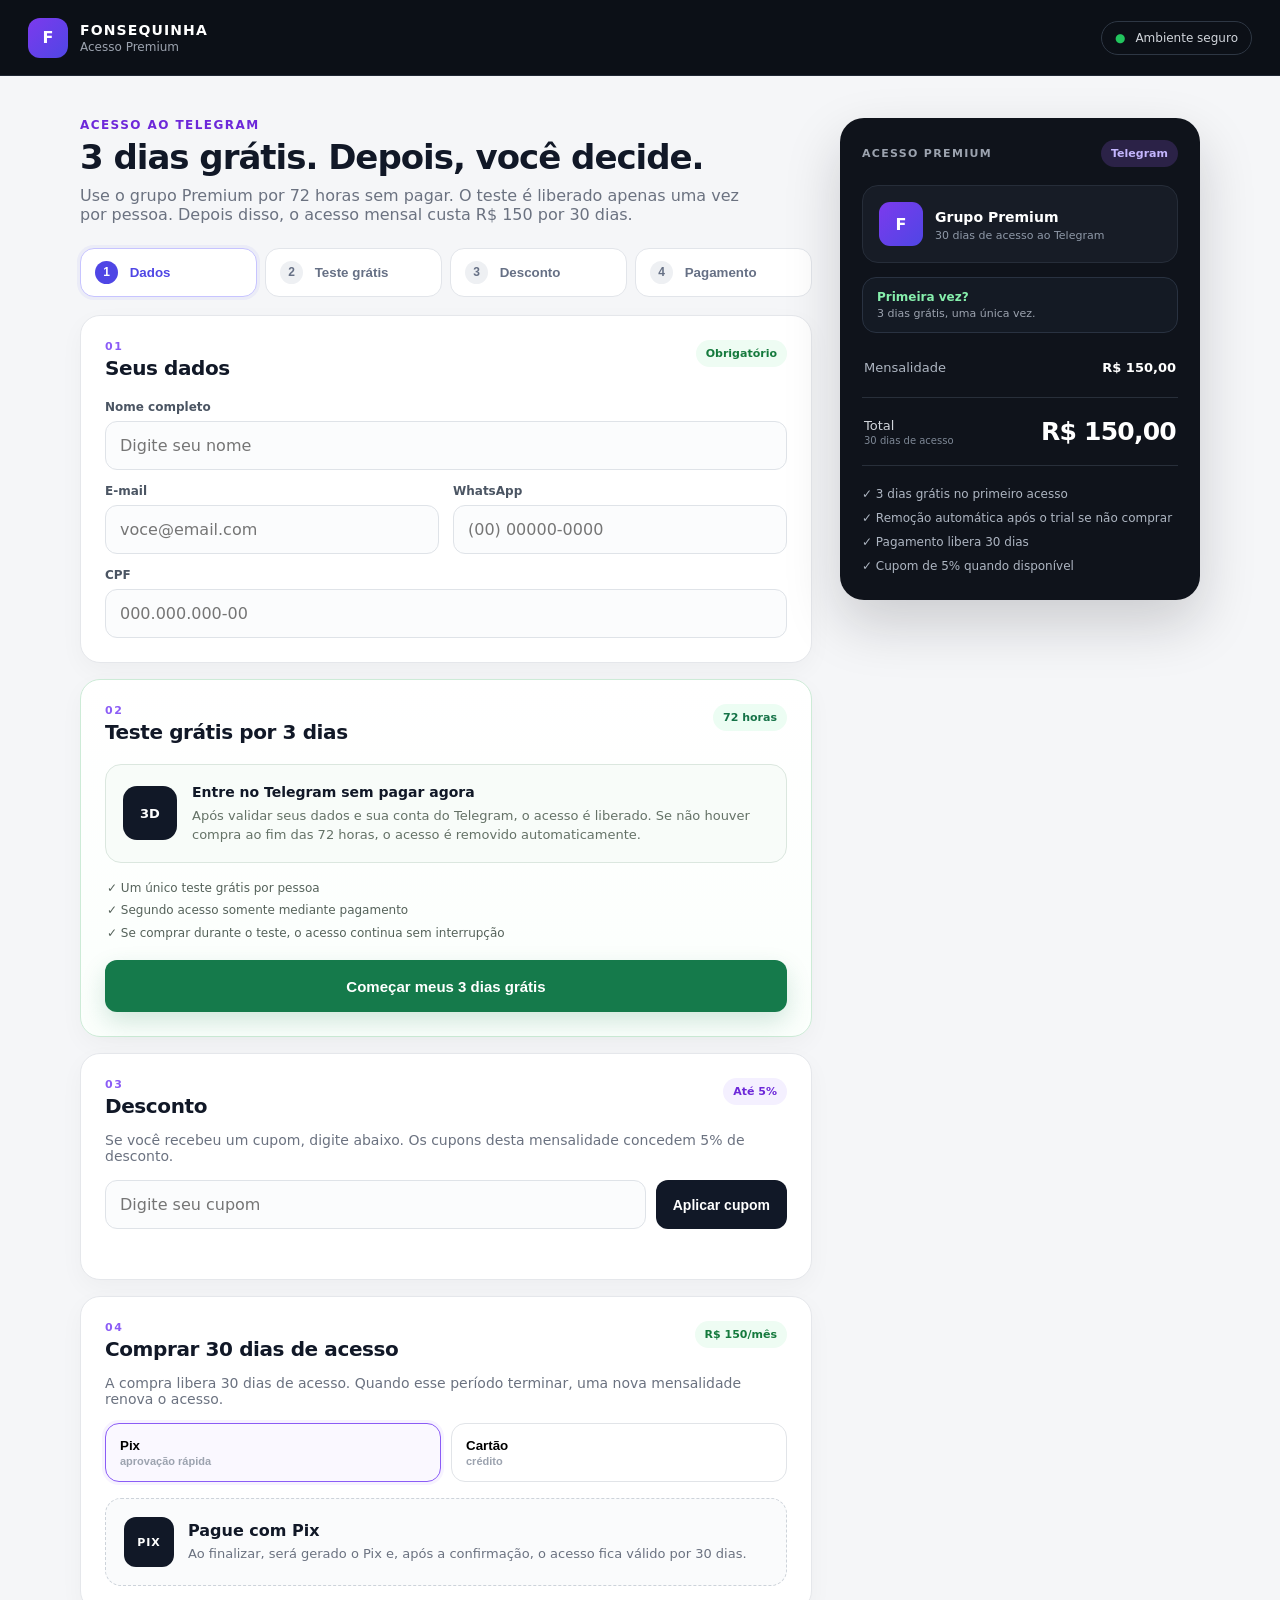
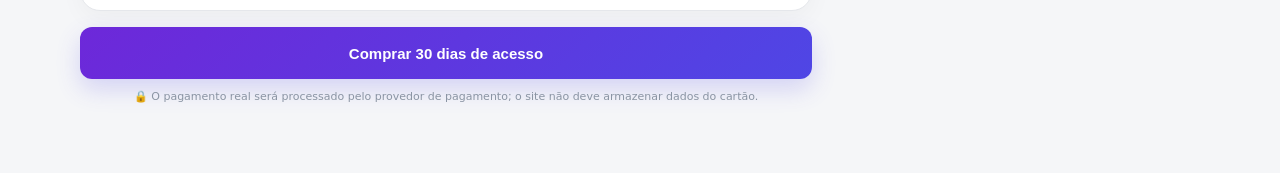
==== site/index.html @ c90afb13 "Add one-time 3-day Telegram trial and monthly access pricing" ====
<!doctype html>
<html lang="pt-BR">
<head>
  <meta charset="utf-8" />
  <meta name="viewport" content="width=device-width, initial-scale=1" />
  <meta name="theme-color" content="#0b0d12" />
  <title>Acesso Telegram | Fonsequinha</title>
  <meta name="description" content="Teste grátis de 3 dias e acesso mensal ao Telegram Fonsequinha." />
  <link rel="stylesheet" href="styles.css" />
  <link rel="stylesheet" href="trial.css" />
</head>
<body>
  <header class="topbar">
    <div class="brand-wrap">
      <div class="brand-mark">F</div>
      <div>
        <div class="brand">FONSEQUINHA</div>
        <div class="brand-sub">Acesso Premium</div>
      </div>
    </div>
    <div class="secure-chip"><span class="lock">●</span> Ambiente seguro</div>
  </header>

  <main class="checkout-shell">
    <section class="checkout-main">
      <div class="eyebrow">ACESSO AO TELEGRAM</div>
      <h1>3 dias grátis. Depois, você decide.</h1>
      <p class="lead">Use o grupo Premium por 72 horas sem pagar. O teste é liberado apenas uma vez por pessoa. Depois disso, o acesso mensal custa R$ 150 por 30 dias.</p>

      <nav class="steps" aria-label="Etapas">
        <button class="step active" data-step-target="dados"><span>1</span> Dados</button>
        <button class="step" data-step-target="teste"><span>2</span> Teste grátis</button>
        <button class="step" data-step-target="desconto"><span>3</span> Desconto</button>
        <button class="step" data-step-target="pagamento"><span>4</span> Pagamento</button>
      </nav>

      <section class="panel" id="dados">
        <div class="panel-head">
          <div><div class="panel-kicker">01</div><h2>Seus dados</h2></div>
          <div class="status-dot">Obrigatório</div>
        </div>
        <div class="form-grid">
          <label class="field span-2"><span>Nome completo</span><input id="name" autocomplete="name" placeholder="Digite seu nome" /></label>
          <label class="field"><span>E-mail</span><input id="email" type="email" autocomplete="email" placeholder="voce@email.com" /></label>
          <label class="field"><span>WhatsApp</span><input id="phone" inputmode="tel" autocomplete="tel" placeholder="(00) 00000-0000" /></label>
          <label class="field span-2"><span>CPF</span><input id="cpf" inputmode="numeric" autocomplete="off" placeholder="000.000.000-00" /></label>
        </div>
      </section>

      <section class="panel trial-panel" id="teste">
        <div class="panel-head">
          <div><div class="panel-kicker">02</div><h2>Teste grátis por 3 dias</h2></div>
          <div class="trial-badge">72 horas</div>
        </div>
        <div class="trial-box">
          <div class="trial-icon">3D</div>
          <div>
            <strong>Entre no Telegram sem pagar agora</strong>
            <p>Após validar seus dados e sua conta do Telegram, o acesso é liberado. Se não houver compra ao fim das 72 horas, o acesso é removido automaticamente.</p>
          </div>
        </div>
        <div class="trial-rules">
          <div>✓ Um único teste grátis por pessoa</div>
          <div>✓ Segundo acesso somente mediante pagamento</div>
          <div>✓ Se comprar durante o teste, o acesso continua sem interrupção</div>
        </div>
        <button id="startTrial" class="btn trial full">Começar meus 3 dias grátis</button>
      </section>

      <section class="panel" id="desconto">
        <div class="panel-head">
          <div><div class="panel-kicker">03</div><h2>Desconto</h2></div>
          <div class="coupon-badge">Até 5%</div>
        </div>
        <p class="panel-copy">Se você recebeu um cupom, digite abaixo. Os cupons desta mensalidade concedem 5% de desconto.</p>
        <div class="coupon-row">
          <input id="couponInput" class="coupon-input" placeholder="Digite seu cupom" autocomplete="off" />
          <button id="applyCoupon" class="btn secondary">Aplicar cupom</button>
        </div>
        <div id="couponFeedback" class="coupon-feedback" aria-live="polite"></div>
        <div id="couponApplied" class="coupon-applied hidden">
          <div><strong id="couponCodeLabel"></strong><span id="couponDescription"></span></div>
          <button id="removeCoupon" class="text-btn">Remover</button>
        </div>
      </section>

      <section class="panel" id="pagamento">
        <div class="panel-head">
          <div><div class="panel-kicker">04</div><h2>Comprar 30 dias de acesso</h2></div>
          <div class="status-dot">R$ 150/mês</div>
        </div>
        <p class="panel-copy">A compra libera 30 dias de acesso. Quando esse período terminar, uma nova mensalidade renova o acesso.</p>

        <div class="payment-tabs" role="tablist">
          <button class="payment-tab active" data-payment="pix" role="tab">Pix <span>aprovação rápida</span></button>
          <button class="payment-tab" data-payment="card" role="tab">Cartão <span>crédito</span></button>
        </div>

        <div class="payment-content active" id="payment-pix">
          <div class="pix-box"><div class="pix-icon">PIX</div><div><strong>Pague com Pix</strong><p>Ao finalizar, será gerado o Pix e, após a confirmação, o acesso fica válido por 30 dias.</p></div></div>
        </div>

        <div class="payment-content" id="payment-card">
          <div class="form-grid">
            <label class="field span-2"><span>Número do cartão</span><input inputmode="numeric" placeholder="0000 0000 0000 0000" /></label>
            <label class="field"><span>Validade</span><input inputmode="numeric" placeholder="MM/AA" /></label>
            <label class="field"><span>CVV</span><input inputmode="numeric" placeholder="000" /></label>
            <label class="field span-2"><span>Nome impresso no cartão</span><input placeholder="COMO NO CARTÃO" /></label>
          </div>
        </div>
      </section>

      <button id="finishPurchase" class="btn primary full">Comprar 30 dias de acesso</button>
      <div class="safety-note">🔒 O pagamento real será processado pelo provedor de pagamento; o site não deve armazenar dados do cartão.</div>
    </section>

    <aside class="summary-card">
      <div class="summary-top"><span class="summary-label">ACESSO PREMIUM</span><span class="plan-pill">Telegram</span></div>
      <div class="product-card">
        <div class="product-icon">F</div>
        <div><strong>Grupo Premium</strong><p>30 dias de acesso ao Telegram</p></div>
      </div>
      <div class="trial-mini"><strong>Primeira vez?</strong><span>3 dias grátis, uma única vez.</span></div>
      <div class="price-lines">
        <div><span>Mensalidade</span><strong id="subtotal">R$ 150,00</strong></div>
        <div id="discountLine" class="discount-line hidden"><span>Desconto 5%</span><strong id="discountValue">- R$ 0,00</strong></div>
      </div>
      <div class="total-line"><div><span>Total</span><small>30 dias de acesso</small></div><strong id="total">R$ 150,00</strong></div>
      <div class="benefits">
        <div>✓ 3 dias grátis no primeiro acesso</div>
        <div>✓ Remoção automática após o trial se não comprar</div>
        <div>✓ Pagamento libera 30 dias</div>
        <div>✓ Cupom de 5% quando disponível</div>
      </div>
    </aside>
  </main>

  <div id="modal" class="modal hidden" role="dialog" aria-modal="true" aria-labelledby="modalTitle">
    <div class="modal-card">
      <button id="closeModal" class="modal-close" aria-label="Fechar">×</button>
      <div class="modal-icon">✓</div>
      <h3 id="modalTitle">Integração em preparação</h3>
      <p id="modalText"></p>
      <button id="modalOk" class="btn primary full">Entendi</button>
    </div>
  </div>

  <script src="app.js"></script>
</body>
</html>
---- site/styles.css ----
*{box-sizing:border-box}html{scroll-behavior:smooth}body{margin:0;background:#f5f6f8;color:#111827;font-family:Inter,ui-sans-serif,system-ui,-apple-system,BlinkMacSystemFont,"Segoe UI",sans-serif}.topbar{height:76px;background:#0c1017;color:#fff;display:flex;align-items:center;justify-content:space-between;padding:0 28px;border-bottom:1px solid #202733;position:sticky;top:0;z-index:30}.brand-wrap{display:flex;align-items:center;gap:12px}.brand-mark,.product-icon{display:grid;place-items:center;background:linear-gradient(135deg,#7c3aed,#4f46e5);color:#fff;font-weight:900;border-radius:12px}.brand-mark{width:40px;height:40px}.brand{font-weight:900;letter-spacing:.08em;font-size:14px}.brand-sub{font-size:12px;color:#9ca3af;margin-top:2px}.secure-chip{border:1px solid #2e3744;border-radius:999px;padding:9px 13px;color:#d1d5db;font-size:12px}.lock{color:#22c55e;margin-right:6px}.checkout-shell{width:min(1120px,calc(100% - 32px));margin:42px auto 70px;display:grid;grid-template-columns:minmax(0,1fr) 360px;gap:28px}.checkout-main{min-width:0}.eyebrow{font-size:12px;font-weight:800;color:#6d28d9;letter-spacing:.12em;margin-bottom:8px}.checkout-main h1{font-size:34px;line-height:1.05;margin:0 0 10px;letter-spacing:-.03em}.lead{color:#6b7280;margin:0 0 24px;max-width:680px}.steps{display:grid;grid-template-columns:repeat(3,1fr);gap:8px;margin-bottom:18px}.step{appearance:none;border:1px solid #e2e5ea;background:#fff;padding:12px 14px;border-radius:14px;color:#667085;font-weight:800;text-align:left;cursor:pointer}.step span{display:inline-grid;place-items:center;width:23px;height:23px;border-radius:50%;background:#eef0f3;margin-right:8px;font-size:12px}.step.active{color:#4f46e5;border-color:#c7c4ff;box-shadow:0 0 0 3px rgba(79,70,229,.06)}.step.active span{background:#4f46e5;color:#fff}.panel{background:#fff;border:1px solid #e5e7eb;border-radius:20px;padding:24px;margin-bottom:16px;box-shadow:0 8px 25px rgba(17,24,39,.035)}.panel-head{display:flex;align-items:flex-start;justify-content:space-between;gap:16px;margin-bottom:20px}.panel-kicker{font-size:11px;color:#8b5cf6;font-weight:900;letter-spacing:.15em;margin-bottom:3px}.panel h2{margin:0;font-size:20px;letter-spacing:-.02em}.status-dot,.coupon-badge{font-size:11px;font-weight:800;border-radius:999px;padding:7px 10px}.status-dot{background:#eefcf3;color:#157a3d}.coupon-badge{background:#f4f0ff;color:#6d28d9}.form-grid{display:grid;grid-template-columns:1fr 1fr;gap:14px}.span-2{grid-column:span 2}.field{display:flex;flex-direction:column;gap:7px}.field span{font-size:12px;font-weight:800;color:#4b5563}.field input,.coupon-input{width:100%;border:1px solid #dfe3e8;border-radius:12px;background:#fbfcfd;padding:14px 14px;font:inherit;outline:none;transition:.18s}.field input:focus,.coupon-input:focus{border-color:#7c3aed;background:#fff;box-shadow:0 0 0 4px rgba(124,58,237,.08)}.panel-copy{margin:-6px 0 16px;color:#6b7280;font-size:14px}.coupon-row{display:grid;grid-template-columns:1fr auto;gap:10px}.btn{border:0;border-radius:12px;padding:13px 17px;font-weight:900;cursor:pointer;font-size:14px}.btn.secondary{background:#111827;color:#fff}.btn.primary{background:linear-gradient(135deg,#6d28d9,#4f46e5);color:#fff;box-shadow:0 10px 24px rgba(79,70,229,.2)}.btn.full{width:100%;min-height:52px;font-size:15px}.coupon-feedback{min-height:18px;margin-top:8px;font-size:12px}.coupon-feedback.ok{color:#15803d}.coupon-feedback.error{color:#b42318}.coupon-applied{margin-top:12px;background:#f0fdf4;border:1px solid #bbf7d0;border-radius:13px;padding:12px 14px;display:flex;align-items:center;justify-content:space-between}.coupon-applied strong{display:block;font-size:13px;color:#166534}.coupon-applied span{display:block;font-size:12px;color:#4b7a5d;margin-top:2px}.text-btn{background:transparent;border:0;color:#6d28d9;font-weight:900;cursor:pointer}.hidden{display:none!important}.payment-tabs{display:grid;grid-template-columns:1fr 1fr;gap:10px;margin-bottom:16px}.payment-tab{border:1px solid #e1e4e8;background:#fff;border-radius:14px;padding:14px;text-align:left;font-weight:900;cursor:pointer}.payment-tab span{display:block;color:#9ca3af;font-size:11px;font-weight:700;margin-top:2px}.payment-tab.active{border-color:#8b5cf6;background:#faf8ff;box-shadow:0 0 0 3px rgba(139,92,246,.07)}.payment-content{display:none}.payment-content.active{display:block}.pix-box{display:flex;gap:14px;align-items:center;border:1px dashed #cdd3da;border-radius:16px;padding:18px;background:#fafbfc}.pix-icon{width:50px;height:50px;border-radius:12px;background:#111827;color:#fff;display:grid;place-items:center;font-size:11px;font-weight:900;letter-spacing:.08em}.pix-box p{margin:4px 0 0;color:#6b7280;font-size:13px;line-height:1.5}.safety-note{text-align:center;color:#8a94a3;font-size:11px;margin-top:11px}.summary-card{background:#0f131b;color:#fff;border-radius:24px;padding:22px;height:max-content;position:sticky;top:98px;box-shadow:0 24px 55px rgba(15,19,27,.18)}.summary-top{display:flex;align-items:center;justify-content:space-between;margin-bottom:18px}.summary-label{font-size:11px;color:#9ca3af;font-weight:900;letter-spacing:.12em}.plan-pill{font-size:11px;background:#2b2247;color:#c4b5fd;padding:7px 10px;border-radius:999px;font-weight:900}.product-card{display:flex;gap:12px;align-items:center;padding:16px;background:#171c26;border:1px solid #262d39;border-radius:16px}.product-icon{width:44px;height:44px;border-radius:11px}.product-card strong{font-size:14px}.product-card p{margin:3px 0 0;color:#8f99a8;font-size:11px}.price-lines{padding:19px 2px 14px;border-bottom:1px solid #282f3a}.price-lines>div,.total-line{display:flex;justify-content:space-between;align-items:center}.price-lines>div{font-size:13px;margin:8px 0;color:#aeb6c2}.price-lines strong{color:#fff}.discount-line strong{color:#86efac}.total-line{padding:19px 2px}.total-line span{display:block;font-size:13px;color:#d1d5db}.total-line small{display:block;color:#7d8795;font-size:10px;margin-top:2px}.total-line>strong{font-size:25px;letter-spacing:-.03em}.benefits{border-top:1px solid #282f3a;padding-top:16px;color:#aeb6c2;font-size:12px;line-height:2}.modal{position:fixed;inset:0;background:rgba(4,7,12,.68);display:grid;place-items:center;padding:20px;z-index:100}.modal-card{width:min(420px,100%);background:#fff;border-radius:22px;padding:28px;position:relative;box-shadow:0 30px 90px rgba(0,0,0,.28);text-align:center}.modal-close{position:absolute;right:15px;top:12px;border:0;background:transparent;font-size:27px;cursor:pointer;color:#6b7280}.modal-icon{width:54px;height:54px;border-radius:50%;display:grid;place-items:center;margin:2px auto 14px;background:#ecfdf3;color:#15803d;font-weight:900;font-size:22px}.modal-card h3{margin:0 0 8px;font-size:22px}.modal-card p{color:#667085;line-height:1.55;font-size:14px;margin:0 0 20px}@media(max-width:900px){.checkout-shell{grid-template-columns:1fr}.summary-card{position:relative;top:auto;order:-1}.topbar{padding:0 18px}.secure-chip{display:none}}@media(max-width:620px){.checkout-shell{width:min(100% - 20px,1120px);margin-top:24px}.checkout-main h1{font-size:29px}.steps{grid-template-columns:1fr}.step{text-align:center}.panel{padding:19px;border-radius:17px}.form-grid{grid-template-columns:1fr}.span-2{grid-column:span 1}.coupon-row{grid-template-columns:1fr}.payment-tabs{grid-template-columns:1fr 1fr}.topbar{height:68px}.brand-sub{display:none}.summary-card{border-radius:18px}.total-line>strong{font-size:23px}}
---- site/trial.css ----
@media(min-width:621px){.steps{grid-template-columns:repeat(4,1fr)}}
.trial-panel{border-color:#cdebd7;background:linear-gradient(180deg,#ffffff,#fbfffc)}
.trial-badge{font-size:11px;font-weight:900;border-radius:999px;padding:7px 10px;background:#ecfdf3;color:#167348}
.trial-box{display:flex;align-items:center;gap:15px;padding:17px;border:1px solid #dbe7df;background:#f8fcf9;border-radius:16px;margin-bottom:14px}
.trial-icon{width:54px;height:54px;flex:0 0 54px;display:grid;place-items:center;border-radius:14px;background:#111827;color:#fff;font-size:13px;font-weight:900}
.trial-box strong{font-size:14px}.trial-box p{font-size:13px;line-height:1.5;color:#657267;margin:5px 0 0}
.trial-rules{font-size:12px;line-height:1.9;color:#55625a;margin:0 2px 15px}
.btn.trial{background:#157a4b;color:#fff;box-shadow:0 10px 24px rgba(21,122,75,.18)}
.trial-mini{margin-top:14px;padding:12px 14px;border:1px solid #293241;background:#141a24;border-radius:14px}
.trial-mini strong,.trial-mini span{display:block}.trial-mini strong{font-size:12px;color:#86efac}.trial-mini span{font-size:11px;color:#9ca3af;margin-top:3px}
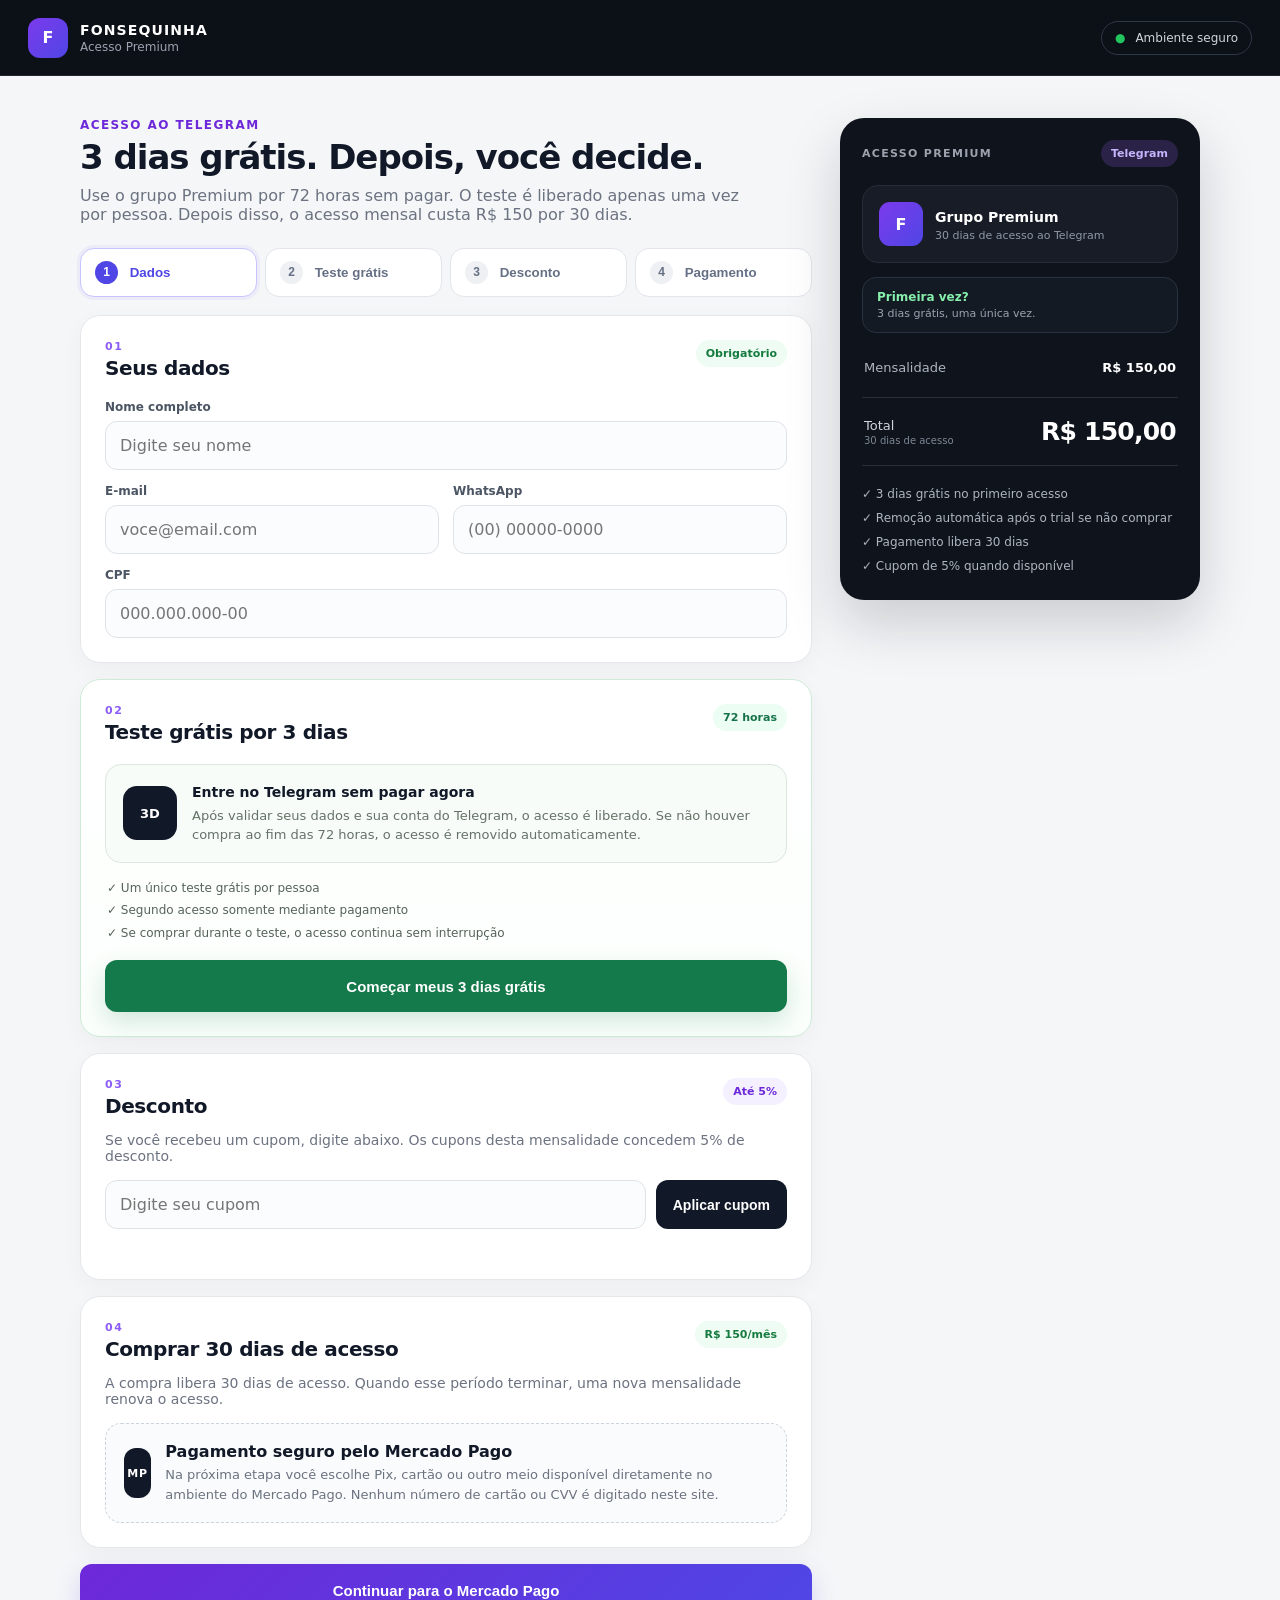
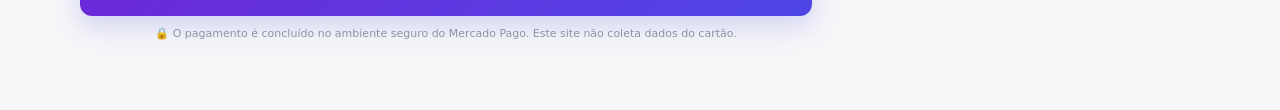
==== commit 64b6b099: "Route payment details to Mercado Pago checkout" ====
--- a/site/index.html
+++ b/site/index.html
@@ -91,27 +91,17 @@
         </div>
         <p class="panel-copy">A compra libera 30 dias de acesso. Quando esse período terminar, uma nova mensalidade renova o acesso.</p>
 
-        <div class="payment-tabs" role="tablist">
-          <button class="payment-tab active" data-payment="pix" role="tab">Pix <span>aprovação rápida</span></button>
-          <button class="payment-tab" data-payment="card" role="tab">Cartão <span>crédito</span></button>
-        </div>
-
-        <div class="payment-content active" id="payment-pix">
-          <div class="pix-box"><div class="pix-icon">PIX</div><div><strong>Pague com Pix</strong><p>Ao finalizar, será gerado o Pix e, após a confirmação, o acesso fica válido por 30 dias.</p></div></div>
-        </div>
-
-        <div class="payment-content" id="payment-card">
-          <div class="form-grid">
-            <label class="field span-2"><span>Número do cartão</span><input inputmode="numeric" placeholder="0000 0000 0000 0000" /></label>
-            <label class="field"><span>Validade</span><input inputmode="numeric" placeholder="MM/AA" /></label>
-            <label class="field"><span>CVV</span><input inputmode="numeric" placeholder="000" /></label>
-            <label class="field span-2"><span>Nome impresso no cartão</span><input placeholder="COMO NO CARTÃO" /></label>
+        <div class="pix-box payment-provider-box">
+          <div class="pix-icon">MP</div>
+          <div>
+            <strong>Pagamento seguro pelo Mercado Pago</strong>
+            <p>Na próxima etapa você escolhe Pix, cartão ou outro meio disponível diretamente no ambiente do Mercado Pago. Nenhum número de cartão ou CVV é digitado neste site.</p>
           </div>
         </div>
       </section>
 
-      <button id="finishPurchase" class="btn primary full">Comprar 30 dias de acesso</button>
-      <div class="safety-note">🔒 O pagamento real será processado pelo provedor de pagamento; o site não deve armazenar dados do cartão.</div>
+      <button id="finishPurchase" class="btn primary full">Continuar para o Mercado Pago</button>
+      <div class="safety-note">🔒 O pagamento é concluído no ambiente seguro do Mercado Pago. Este site não coleta dados do cartão.</div>
     </section>
 
     <aside class="summary-card">
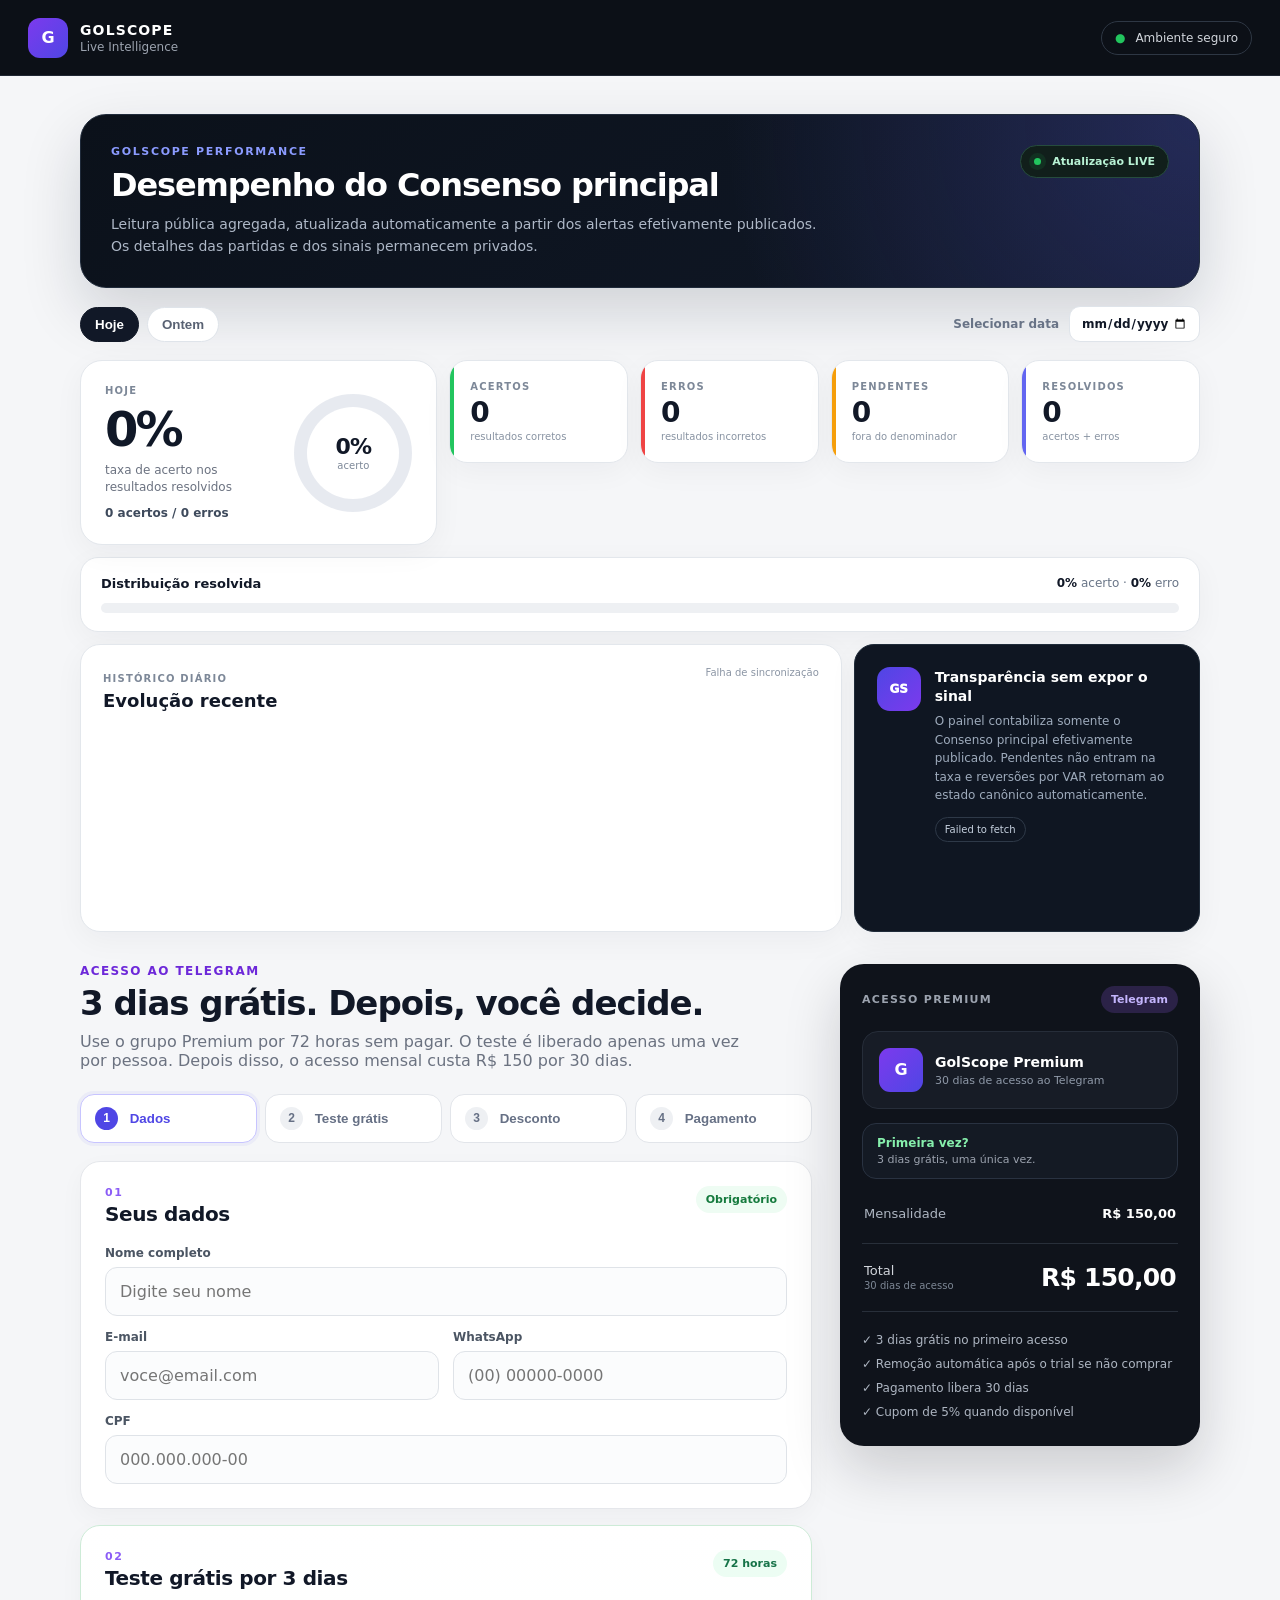
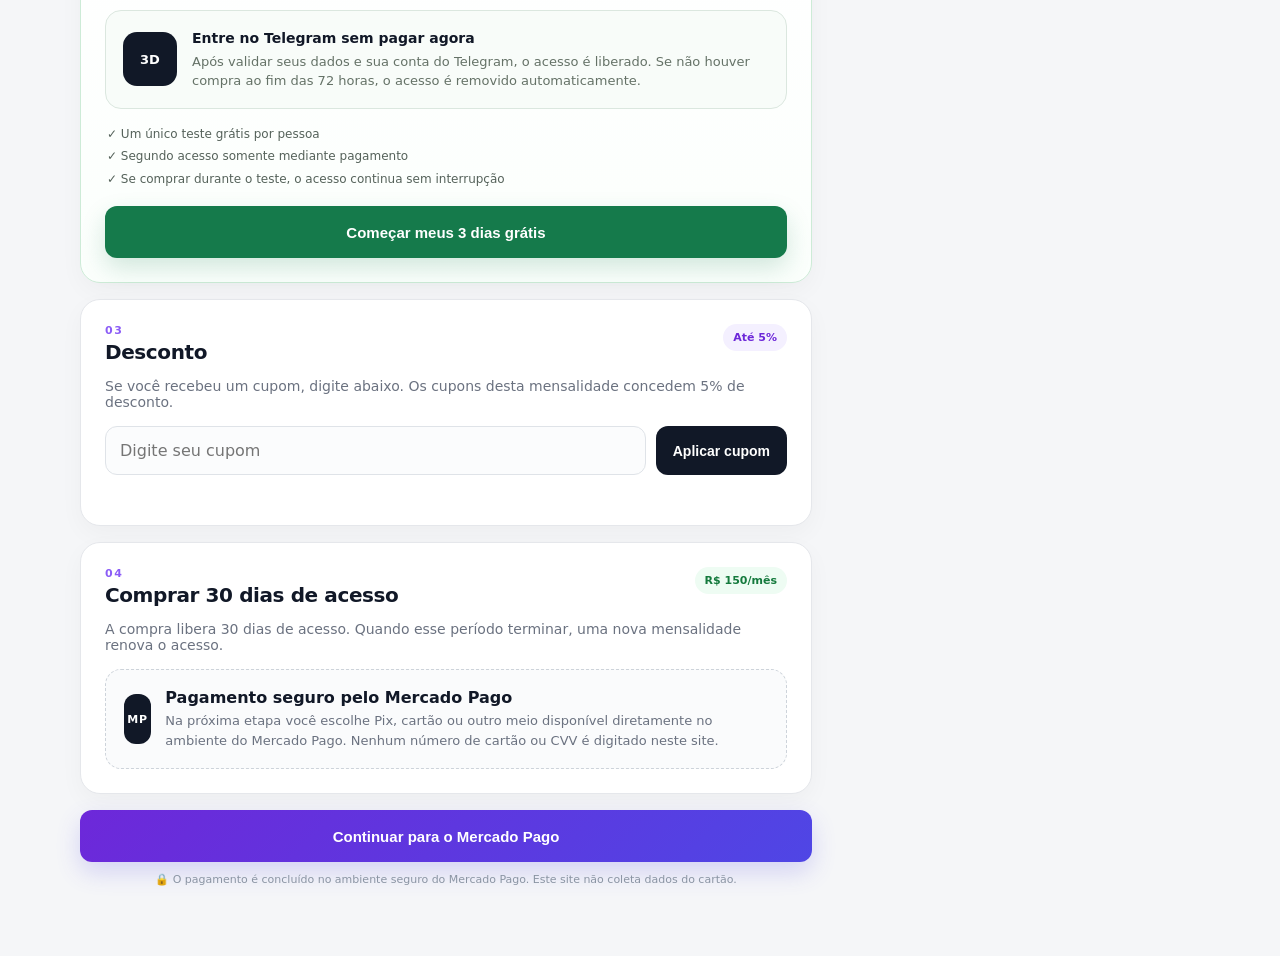
==== commit 24c13a8d: "feat: launch GolScope public performance dashboard" ====
--- a/site/index.html
+++ b/site/index.html
@@ -4,22 +4,89 @@
   <meta charset="utf-8" />
   <meta name="viewport" content="width=device-width, initial-scale=1" />
   <meta name="theme-color" content="#0b0d12" />
-  <title>Acesso Telegram | Fonsequinha</title>
-  <meta name="description" content="Teste grátis de 3 dias e acesso mensal ao Telegram Fonsequinha." />
+  <meta name="referrer" content="no-referrer" />
+  <meta http-equiv="Content-Security-Policy" content="default-src 'self'; connect-src 'self' https://ia-over-production.up.railway.app; img-src 'self' data:; style-src 'self' 'unsafe-inline'; script-src 'self'; object-src 'none'; base-uri 'none'; upgrade-insecure-requests">
+  <title>GolScope | Inteligência LIVE em futebol</title>
+  <meta name="description" content="GolScope é uma plataforma de sports analytics para leitura de desempenho do Consenso principal em partidas LIVE." />
+  <meta name="robots" content="index,follow" />
+  <link rel="canonical" href="https://fonsecatools.com.br/" />
+  <meta property="og:title" content="GolScope | Inteligência LIVE em futebol" />
+  <meta property="og:description" content="Desempenho agregado e atualizado automaticamente do Consenso principal GolScope." />
+  <meta property="og:type" content="website" />
+  <meta property="og:url" content="https://fonsecatools.com.br/" />
   <link rel="stylesheet" href="styles.css" />
   <link rel="stylesheet" href="trial.css" />
+  <link rel="stylesheet" href="performance.css" />
 </head>
 <body>
   <header class="topbar">
     <div class="brand-wrap">
-      <div class="brand-mark">F</div>
+      <div class="brand-mark">G</div>
       <div>
-        <div class="brand">FONSEQUINHA</div>
-        <div class="brand-sub">Acesso Premium</div>
+        <div class="brand">GOLSCOPE</div>
+        <div class="brand-sub">Live Intelligence</div>
       </div>
     </div>
     <div class="secure-chip"><span class="lock">●</span> Ambiente seguro</div>
   </header>
+
+  <section class="performance-shell" id="desempenho" aria-labelledby="performanceTitle">
+    <div class="performance-hero">
+      <div>
+        <div class="performance-kicker">GOLSCOPE PERFORMANCE</div>
+        <h1 id="performanceTitle">Desempenho do Consenso principal</h1>
+        <p>Leitura pública agregada, atualizada automaticamente a partir dos alertas efetivamente publicados. Os detalhes das partidas e dos sinais permanecem privados.</p>
+      </div>
+      <div class="live-badge"><span></span> Atualização LIVE</div>
+    </div>
+
+    <div class="performance-toolbar">
+      <div class="date-shortcuts" aria-label="Período">
+        <button id="perfToday" class="date-chip active" type="button">Hoje</button>
+        <button id="perfYesterday" class="date-chip" type="button">Ontem</button>
+      </div>
+      <label class="date-picker"><span>Selecionar data</span><input id="perfDate" type="date" /></label>
+    </div>
+
+    <div class="performance-grid">
+      <article class="rate-card">
+        <div class="rate-copy">
+          <span class="metric-label" id="performanceDateLabel">Hoje</span>
+          <strong id="perfHitRate">0%</strong>
+          <span>taxa de acerto nos resultados resolvidos</span>
+          <small id="perfHeadline">0 acertos / 0 erros</small>
+        </div>
+        <div id="perfDonut" class="donut" style="--hit-rate:0">
+          <div><strong id="perfDonutRate">0%</strong><span>acerto</span></div>
+        </div>
+      </article>
+
+      <article class="metric-card hit"><span class="metric-label">Acertos</span><strong id="perfHits">0</strong><small>resultados corretos</small></article>
+      <article class="metric-card miss"><span class="metric-label">Erros</span><strong id="perfMisses">0</strong><small>resultados incorretos</small></article>
+      <article class="metric-card pending"><span class="metric-label">Pendentes</span><strong id="perfPending">0</strong><small>fora do denominador</small></article>
+      <article class="metric-card resolved"><span class="metric-label">Resolvidos</span><strong id="perfResolved">0</strong><small>acertos + erros</small></article>
+    </div>
+
+    <div class="ratio-card" aria-label="Distribuição entre acertos e erros">
+      <div class="ratio-head"><strong>Distribuição resolvida</strong><span><b id="perfHitRateSmall">0%</b> acerto · <b id="perfMissRateSmall">0%</b> erro</span></div>
+      <div class="ratio-track"><div id="perfRatioHit" class="ratio-hit" style="width:0%"></div></div>
+    </div>
+
+    <div class="history-layout">
+      <article class="history-card">
+        <div class="history-head"><div><span class="metric-label">Histórico diário</span><h2>Evolução recente</h2></div><span id="perfUpdated" class="update-note">Carregando...</span></div>
+        <div id="perfEvolution" class="evolution" aria-live="polite"></div>
+      </article>
+      <article class="transparency-card">
+        <div class="transparency-icon">GS</div>
+        <div>
+          <strong>Transparência sem expor o sinal</strong>
+          <p>O painel contabiliza somente o Consenso principal efetivamente publicado. Pendentes não entram na taxa e reversões por VAR retornam ao estado canônico automaticamente.</p>
+          <span id="perfStatus">Sincronizando dados públicos...</span>
+        </div>
+      </article>
+    </div>
+  </section>
 
   <main class="checkout-shell">
     <section class="checkout-main">
@@ -107,8 +174,8 @@
     <aside class="summary-card">
       <div class="summary-top"><span class="summary-label">ACESSO PREMIUM</span><span class="plan-pill">Telegram</span></div>
       <div class="product-card">
-        <div class="product-icon">F</div>
-        <div><strong>Grupo Premium</strong><p>30 dias de acesso ao Telegram</p></div>
+        <div class="product-icon">G</div>
+        <div><strong>GolScope Premium</strong><p>30 dias de acesso ao Telegram</p></div>
       </div>
       <div class="trial-mini"><strong>Primeira vez?</strong><span>3 dias grátis, uma única vez.</span></div>
       <div class="price-lines">
@@ -135,6 +202,7 @@
     </div>
   </div>
 
+  <script src="performance.js"></script>
   <script src="app.js"></script>
 </body>
 </html>
--- a/site/performance.css
+++ b/site/performance.css
@@ -0,0 +1 @@
+.performance-shell{width:min(1120px,calc(100% - 32px));margin:38px auto 10px}.performance-hero{background:radial-gradient(circle at top right,rgba(99,102,241,.25),transparent 42%),linear-gradient(145deg,#0b111a,#101827);color:#fff;border:1px solid #202b3b;border-radius:26px;padding:30px;display:flex;justify-content:space-between;gap:28px;align-items:flex-start;box-shadow:0 24px 60px rgba(15,23,42,.16)}.performance-kicker{font-size:11px;font-weight:900;letter-spacing:.15em;color:#8b9bff;margin-bottom:8px}.performance-hero h1{margin:0;font-size:32px;letter-spacing:-.035em}.performance-hero p{max-width:720px;margin:10px 0 0;color:#aeb8c7;line-height:1.55;font-size:14px}.live-badge{white-space:nowrap;background:#111f1b;border:1px solid #264c3d;color:#b9f3d5;border-radius:999px;padding:9px 13px;font-weight:800;font-size:11px}.live-badge span{display:inline-block;width:7px;height:7px;background:#22c55e;border-radius:50%;margin-right:7px;box-shadow:0 0 0 5px rgba(34,197,94,.1)}.performance-toolbar{display:flex;align-items:end;justify-content:space-between;gap:18px;margin:18px 0}.date-shortcuts{display:flex;gap:8px}.date-chip{border:1px solid #dfe4ea;background:#fff;border-radius:999px;padding:9px 14px;font-weight:850;color:#596273;cursor:pointer}.date-chip.active{background:#111827;color:#fff;border-color:#111827}.date-picker{display:flex;align-items:center;gap:10px;color:#687386;font-size:12px;font-weight:800}.date-picker input{border:1px solid #dfe4ea;border-radius:11px;padding:9px 11px;background:#fff;color:#111827;font:inherit}.performance-grid{display:grid;grid-template-columns:2fr repeat(4,1fr);gap:12px}.rate-card,.metric-card,.ratio-card,.history-card,.transparency-card{background:#fff;border:1px solid #e3e7ec;box-shadow:0 8px 30px rgba(17,24,39,.045)}.rate-card{grid-row:span 2;border-radius:22px;padding:24px;display:flex;align-items:center;justify-content:space-between;gap:18px;min-height:180px}.rate-copy{display:flex;flex-direction:column}.metric-label{font-size:10px;color:#7d8898;font-weight:900;letter-spacing:.12em;text-transform:uppercase}.rate-copy>strong{font-size:48px;letter-spacing:-.06em;margin:5px 0;color:#101827}.rate-copy>span:not(.metric-label){font-size:12px;color:#6b7280;max-width:170px;line-height:1.4}.rate-copy small{font-size:12px;font-weight:800;color:#3e4a5c;margin-top:10px}.donut{--hit-rate:0;width:118px;height:118px;border-radius:50%;background:conic-gradient(#22c55e calc(var(--hit-rate)*1%),#e7eaf0 0);display:grid;place-items:center;position:relative;flex:0 0 auto}.donut:before{content:"";position:absolute;inset:13px;background:#fff;border-radius:50%}.donut>div{position:relative;z-index:1;text-align:center}.donut strong{display:block;font-size:22px;letter-spacing:-.04em}.donut span{display:block;color:#7d8898;font-size:10px;margin-top:1px}.metric-card{border-radius:18px;padding:20px;min-height:84px;display:flex;flex-direction:column;justify-content:center;position:relative;overflow:hidden}.metric-card:after{content:"";position:absolute;left:0;top:0;bottom:0;width:4px}.metric-card.hit:after{background:#22c55e}.metric-card.miss:after{background:#ef4444}.metric-card.pending:after{background:#f59e0b}.metric-card.resolved:after{background:#6366f1}.metric-card strong{font-size:28px;letter-spacing:-.04em;margin-top:4px}.metric-card small{font-size:10px;color:#8893a2;margin-top:2px}.ratio-card{border-radius:18px;margin-top:12px;padding:18px 20px}.ratio-head{display:flex;justify-content:space-between;gap:16px;align-items:center;font-size:12px;color:#697587}.ratio-head strong{color:#111827;font-size:13px}.ratio-head b{color:#111827}.ratio-track{height:10px;background:#eef0f3;border-radius:999px;overflow:hidden;margin-top:12px}.ratio-hit{height:100%;background:linear-gradient(90deg,#16a34a,#22c55e);border-radius:inherit;transition:width .35s ease}.history-layout{display:grid;grid-template-columns:minmax(0,1.65fr) minmax(260px,.75fr);gap:12px;margin-top:12px}.history-card,.transparency-card{border-radius:20px;padding:22px}.history-head{display:flex;justify-content:space-between;gap:16px;align-items:flex-start}.history-head h2{margin:4px 0 0;font-size:18px}.update-note{font-size:10px;color:#8b95a4}.evolution{display:grid;grid-template-columns:repeat(7,minmax(58px,1fr));gap:10px;align-items:end;min-height:180px;margin-top:18px;overflow-x:auto;padding-bottom:2px}.evolution-day{min-width:58px;height:160px;display:flex;flex-direction:column;justify-content:flex-end;align-items:center;gap:6px}.evolution-rate{font-size:11px;font-weight:900;color:#334155}.evolution-bar-wrap{height:100px;width:100%;display:flex;align-items:flex-end;justify-content:center;background:#f6f7f9;border-radius:10px;padding:4px}.evolution-bar{width:100%;min-height:3px;background:linear-gradient(180deg,#6366f1,#8b5cf6);border-radius:7px;transition:height .35s ease}.evolution-date{font-size:10px;font-weight:800;color:#6b7280}.evolution-n{font-size:9px;color:#9aa3b0}.transparency-card{background:#0f1622;color:#fff;border-color:#202c3a;display:flex;gap:14px;align-items:flex-start}.transparency-icon{width:44px;height:44px;border-radius:13px;display:grid;place-items:center;background:linear-gradient(135deg,#4f46e5,#7c3aed);font-weight:950;font-size:12px;flex:0 0 auto}.transparency-card strong{font-size:14px}.transparency-card p{color:#9eabbc;font-size:12px;line-height:1.55;margin:7px 0 12px}.transparency-card span{display:inline-block;font-size:10px;color:#c6d1df;border:1px solid #2e3948;border-radius:999px;padding:6px 9px}.performance-error{color:#b42318}.checkout-shell{margin-top:32px}@media(max-width:1000px){.performance-grid{grid-template-columns:repeat(4,1fr)}.rate-card{grid-column:1/-1;grid-row:auto}.history-layout{grid-template-columns:1fr}.evolution{grid-template-columns:repeat(7,minmax(64px,1fr))}}@media(max-width:700px){.performance-shell{width:min(100% - 20px,1120px);margin-top:22px}.performance-hero{padding:22px;border-radius:20px;display:block}.performance-hero h1{font-size:27px}.live-badge{display:inline-block;margin-top:16px}.performance-toolbar{align-items:stretch;flex-direction:column}.date-picker{justify-content:space-between}.performance-grid{grid-template-columns:1fr 1fr}.rate-card{grid-column:1/-1;padding:20px;min-height:160px}.rate-copy>strong{font-size:42px}.donut{width:105px;height:105px}.metric-card{padding:16px}.metric-card strong{font-size:25px}.ratio-head{align-items:flex-start;flex-direction:column;gap:4px}.history-card,.transparency-card{padding:18px}.history-head{display:block}.update-note{display:block;margin-top:6px}.evolution{margin-left:-4px;margin-right:-4px}.checkout-shell{margin-top:30px}}@media(max-width:420px){.rate-card{align-items:flex-start}.donut{width:92px;height:92px}.donut:before{inset:10px}.rate-copy>strong{font-size:38px}.performance-grid{gap:9px}.metric-card{min-height:92px}.performance-hero p{font-size:13px}.date-shortcuts{width:100%}.date-chip{flex:1}}
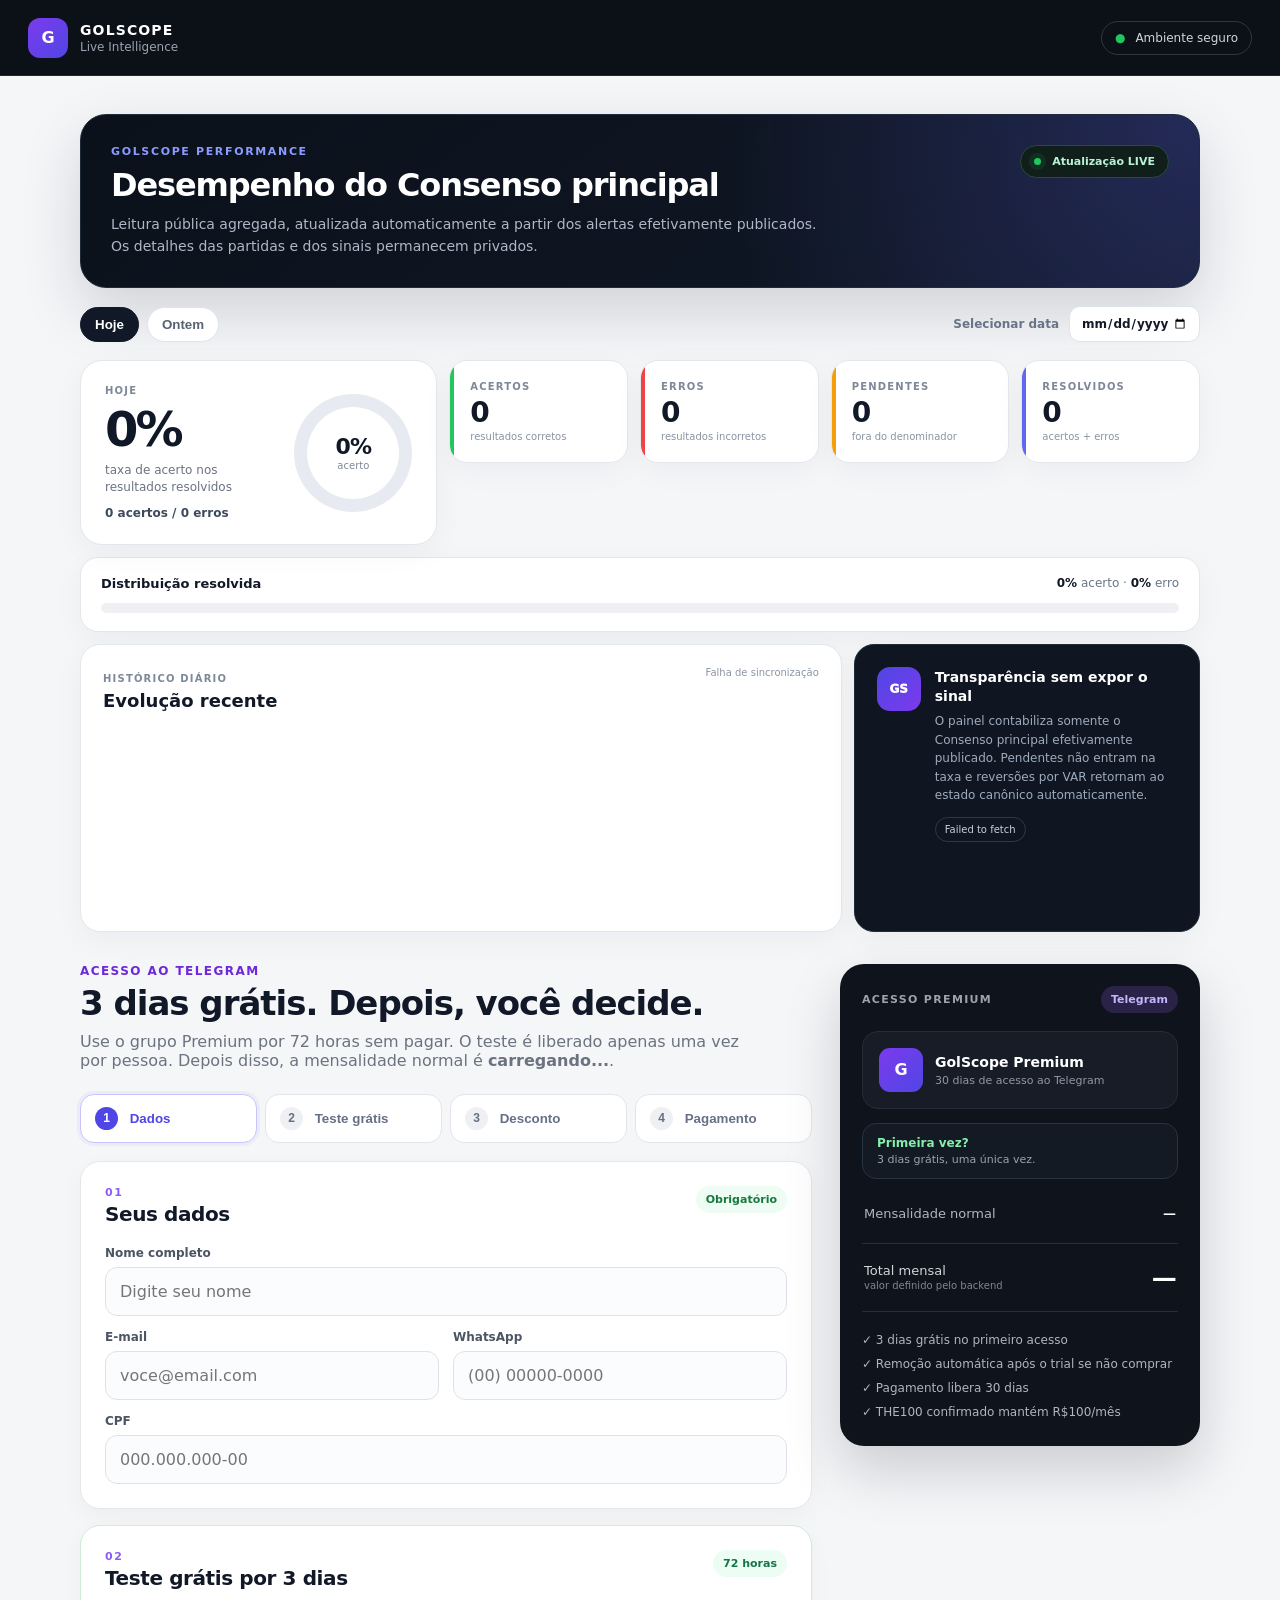
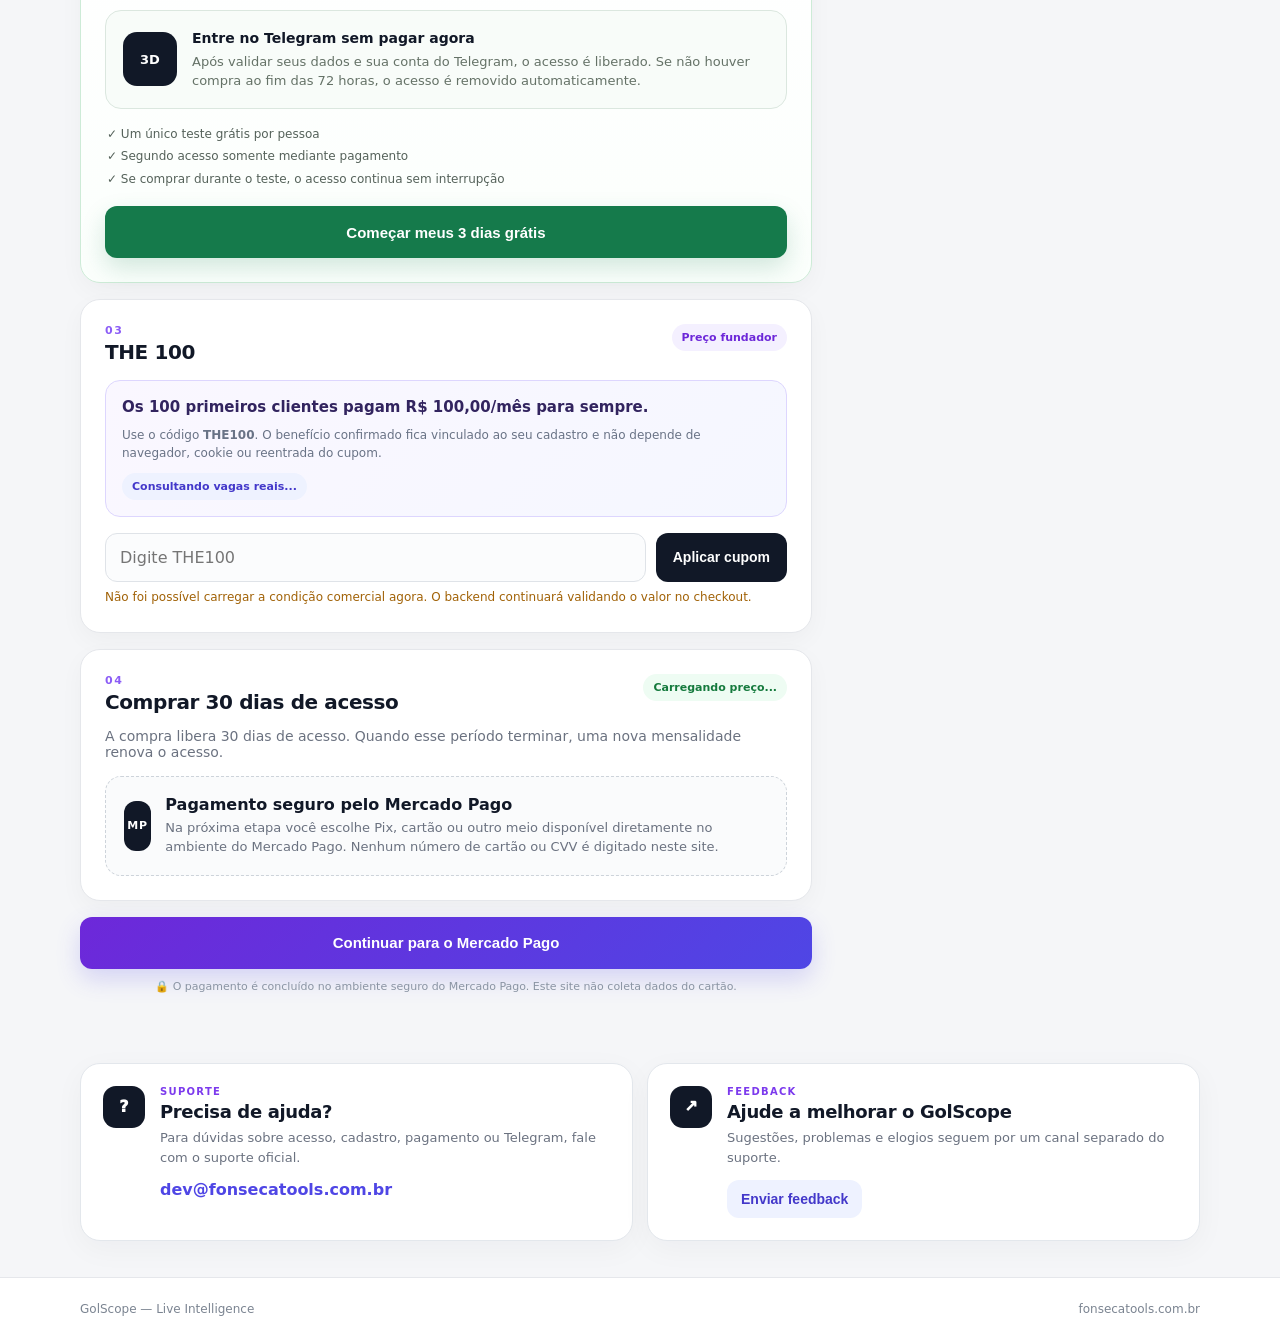
==== commit 2e493d87: "feat: add THE100 checkout and mobile fixes" ====
--- a/site/index.html
+++ b/site/index.html
@@ -17,6 +17,7 @@
   <link rel="stylesheet" href="styles.css" />
   <link rel="stylesheet" href="trial.css" />
   <link rel="stylesheet" href="performance.css" />
+  <link rel="stylesheet" href="commercial.css" />
 </head>
 <body>
   <header class="topbar">
@@ -92,7 +93,7 @@
     <section class="checkout-main">
       <div class="eyebrow">ACESSO AO TELEGRAM</div>
       <h1>3 dias grátis. Depois, você decide.</h1>
-      <p class="lead">Use o grupo Premium por 72 horas sem pagar. O teste é liberado apenas uma vez por pessoa. Depois disso, o acesso mensal custa R$ 150 por 30 dias.</p>
+      <p class="lead">Use o grupo Premium por 72 horas sem pagar. O teste é liberado apenas uma vez por pessoa. Depois disso, a mensalidade normal é <strong id="normalPriceInline">carregando...</strong>.</p>
 
       <nav class="steps" aria-label="Etapas">
         <button class="step active" data-step-target="dados"><span>1</span> Dados</button>
@@ -134,14 +135,18 @@
         <button id="startTrial" class="btn trial full">Começar meus 3 dias grátis</button>
       </section>
 
-      <section class="panel" id="desconto">
-        <div class="panel-head">
-          <div><div class="panel-kicker">03</div><h2>Desconto</h2></div>
-          <div class="coupon-badge">Até 5%</div>
-        </div>
-        <p class="panel-copy">Se você recebeu um cupom, digite abaixo. Os cupons desta mensalidade concedem 5% de desconto.</p>
+      <section class="panel campaign-panel" id="desconto">
+        <div class="panel-head">
+          <div><div class="panel-kicker">03</div><h2>THE 100</h2></div>
+          <div class="coupon-badge">Preço fundador</div>
+        </div>
+        <div class="founder-offer">
+          <strong>Os 100 primeiros clientes pagam <span id="the100PriceInline">R$ 100,00</span>/mês para sempre.</strong>
+          <p>Use o código <b>THE100</b>. O benefício confirmado fica vinculado ao seu cadastro e não depende de navegador, cookie ou reentrada do cupom.</p>
+          <span id="the100Availability" class="campaign-availability">Consultando vagas reais...</span>
+        </div>
         <div class="coupon-row">
-          <input id="couponInput" class="coupon-input" placeholder="Digite seu cupom" autocomplete="off" />
+          <input id="couponInput" class="coupon-input" placeholder="Digite THE100" autocomplete="off" />
           <button id="applyCoupon" class="btn secondary">Aplicar cupom</button>
         </div>
         <div id="couponFeedback" class="coupon-feedback" aria-live="polite"></div>
@@ -154,7 +159,7 @@
       <section class="panel" id="pagamento">
         <div class="panel-head">
           <div><div class="panel-kicker">04</div><h2>Comprar 30 dias de acesso</h2></div>
-          <div class="status-dot">R$ 150/mês</div>
+          <div class="status-dot" id="paymentPriceBadge">Carregando preço...</div>
         </div>
         <p class="panel-copy">A compra libera 30 dias de acesso. Quando esse período terminar, uma nova mensalidade renova o acesso.</p>
 
@@ -179,18 +184,80 @@
       </div>
       <div class="trial-mini"><strong>Primeira vez?</strong><span>3 dias grátis, uma única vez.</span></div>
       <div class="price-lines">
-        <div><span>Mensalidade</span><strong id="subtotal">R$ 150,00</strong></div>
-        <div id="discountLine" class="discount-line hidden"><span>Desconto 5%</span><strong id="discountValue">- R$ 0,00</strong></div>
-      </div>
-      <div class="total-line"><div><span>Total</span><small>30 dias de acesso</small></div><strong id="total">R$ 150,00</strong></div>
+        <div><span>Mensalidade normal</span><strong id="subtotal">—</strong></div>
+        <div id="discountLine" class="discount-line hidden"><span>Preço fundador THE100</span><strong id="discountValue">—</strong></div>
+      </div>
+      <div class="total-line"><div><span>Total mensal</span><small>valor definido pelo backend</small></div><strong id="total">—</strong></div>
       <div class="benefits">
         <div>✓ 3 dias grátis no primeiro acesso</div>
         <div>✓ Remoção automática após o trial se não comprar</div>
         <div>✓ Pagamento libera 30 dias</div>
-        <div>✓ Cupom de 5% quando disponível</div>
+        <div>✓ THE100 confirmado mantém R$100/mês</div>
       </div>
     </aside>
   </main>
+
+  <section class="contact-shell" aria-label="Suporte e feedback">
+    <article class="support-card">
+      <div class="contact-icon">?</div>
+      <div>
+        <span class="contact-kicker">SUPORTE</span>
+        <h2>Precisa de ajuda?</h2>
+        <p>Para dúvidas sobre acesso, cadastro, pagamento ou Telegram, fale com o suporte oficial.</p>
+        <a id="supportEmail" href="mailto:dev@fonsecatools.com.br">dev@fonsecatools.com.br</a>
+      </div>
+    </article>
+    <article class="feedback-card">
+      <div class="contact-icon">↗</div>
+      <div>
+        <span class="contact-kicker">FEEDBACK</span>
+        <h2>Ajude a melhorar o GolScope</h2>
+        <p>Sugestões, problemas e elogios seguem por um canal separado do suporte.</p>
+        <button id="openFeedback" class="btn feedback-button" type="button">Enviar feedback</button>
+      </div>
+    </article>
+  </section>
+
+  <footer class="golscope-footer">
+    <span>GolScope — Live Intelligence</span>
+    <span>fonsecatools.com.br</span>
+  </footer>
+
+  <div id="feedbackModal" class="modal hidden" role="dialog" aria-modal="true" aria-labelledby="feedbackTitle">
+    <div class="modal-card feedback-modal-card">
+      <button id="closeFeedback" class="modal-close" aria-label="Fechar feedback">×</button>
+      <div class="modal-icon feedback-modal-icon">GS</div>
+      <h3 id="feedbackTitle">Enviar feedback</h3>
+      <p class="feedback-intro">Este formulário é para opinião sobre o GolScope. Para suporte individual, use dev@fonsecatools.com.br.</p>
+      <form id="feedbackForm" novalidate>
+        <label class="feedback-field"><span>Avaliação <small>opcional</small></span>
+          <select id="feedbackRating">
+            <option value="">Sem nota</option>
+            <option value="5">5 — Excelente</option>
+            <option value="4">4 — Muito bom</option>
+            <option value="3">3 — Bom</option>
+            <option value="2">2 — Pode melhorar</option>
+            <option value="1">1 — Ruim</option>
+          </select>
+        </label>
+        <label class="feedback-field"><span>Categoria <small>opcional</small></span>
+          <select id="feedbackCategory">
+            <option value="">Sem categoria</option>
+            <option value="SUGESTAO">Sugestão</option>
+            <option value="PROBLEMA">Problema</option>
+            <option value="ELOGIO">Elogio</option>
+            <option value="OUTRO">Outro</option>
+          </select>
+        </label>
+        <label class="feedback-field"><span>Mensagem</span><textarea id="feedbackMessage" maxlength="2000" required placeholder="Conte o que podemos melhorar..."></textarea></label>
+        <label class="feedback-field"><span>E-mail <small>opcional</small></span><input id="feedbackEmail" type="email" autocomplete="email" placeholder="voce@email.com" /></label>
+        <input id="feedbackWebsite" class="feedback-honeypot" type="text" tabindex="-1" autocomplete="off" aria-hidden="true" />
+        <div class="feedback-warning">Não envie senhas ou dados de pagamento pelo formulário.</div>
+        <div id="feedbackStatus" class="feedback-status" aria-live="polite"></div>
+        <button id="sendFeedback" class="btn primary full" type="submit">Enviar feedback</button>
+      </form>
+    </div>
+  </div>
 
   <div id="modal" class="modal hidden" role="dialog" aria-modal="true" aria-labelledby="modalTitle">
     <div class="modal-card">
--- a/site/performance.css
+++ b/site/performance.css
@@ -1 +1 @@
-.performance-shell{width:min(1120px,calc(100% - 32px));margin:38px auto 10px}.performance-hero{background:radial-gradient(circle at top right,rgba(99,102,241,.25),transparent 42%),linear-gradient(145deg,#0b111a,#101827);color:#fff;border:1px solid #202b3b;border-radius:26px;padding:30px;display:flex;justify-content:space-between;gap:28px;align-items:flex-start;box-shadow:0 24px 60px rgba(15,23,42,.16)}.performance-kicker{font-size:11px;font-weight:900;letter-spacing:.15em;color:#8b9bff;margin-bottom:8px}.performance-hero h1{margin:0;font-size:32px;letter-spacing:-.035em}.performance-hero p{max-width:720px;margin:10px 0 0;color:#aeb8c7;line-height:1.55;font-size:14px}.live-badge{white-space:nowrap;background:#111f1b;border:1px solid #264c3d;color:#b9f3d5;border-radius:999px;padding:9px 13px;font-weight:800;font-size:11px}.live-badge span{display:inline-block;width:7px;height:7px;background:#22c55e;border-radius:50%;margin-right:7px;box-shadow:0 0 0 5px rgba(34,197,94,.1)}.performance-toolbar{display:flex;align-items:end;justify-content:space-between;gap:18px;margin:18px 0}.date-shortcuts{display:flex;gap:8px}.date-chip{border:1px solid #dfe4ea;background:#fff;border-radius:999px;padding:9px 14px;font-weight:850;color:#596273;cursor:pointer}.date-chip.active{background:#111827;color:#fff;border-color:#111827}.date-picker{display:flex;align-items:center;gap:10px;color:#687386;font-size:12px;font-weight:800}.date-picker input{border:1px solid #dfe4ea;border-radius:11px;padding:9px 11px;background:#fff;color:#111827;font:inherit}.performance-grid{display:grid;grid-template-columns:2fr repeat(4,1fr);gap:12px}.rate-card,.metric-card,.ratio-card,.history-card,.transparency-card{background:#fff;border:1px solid #e3e7ec;box-shadow:0 8px 30px rgba(17,24,39,.045)}.rate-card{grid-row:span 2;border-radius:22px;padding:24px;display:flex;align-items:center;justify-content:space-between;gap:18px;min-height:180px}.rate-copy{display:flex;flex-direction:column}.metric-label{font-size:10px;color:#7d8898;font-weight:900;letter-spacing:.12em;text-transform:uppercase}.rate-copy>strong{font-size:48px;letter-spacing:-.06em;margin:5px 0;color:#101827}.rate-copy>span:not(.metric-label){font-size:12px;color:#6b7280;max-width:170px;line-height:1.4}.rate-copy small{font-size:12px;font-weight:800;color:#3e4a5c;margin-top:10px}.donut{--hit-rate:0;width:118px;height:118px;border-radius:50%;background:conic-gradient(#22c55e calc(var(--hit-rate)*1%),#e7eaf0 0);display:grid;place-items:center;position:relative;flex:0 0 auto}.donut:before{content:"";position:absolute;inset:13px;background:#fff;border-radius:50%}.donut>div{position:relative;z-index:1;text-align:center}.donut strong{display:block;font-size:22px;letter-spacing:-.04em}.donut span{display:block;color:#7d8898;font-size:10px;margin-top:1px}.metric-card{border-radius:18px;padding:20px;min-height:84px;display:flex;flex-direction:column;justify-content:center;position:relative;overflow:hidden}.metric-card:after{content:"";position:absolute;left:0;top:0;bottom:0;width:4px}.metric-card.hit:after{background:#22c55e}.metric-card.miss:after{background:#ef4444}.metric-card.pending:after{background:#f59e0b}.metric-card.resolved:after{background:#6366f1}.metric-card strong{font-size:28px;letter-spacing:-.04em;margin-top:4px}.metric-card small{font-size:10px;color:#8893a2;margin-top:2px}.ratio-card{border-radius:18px;margin-top:12px;padding:18px 20px}.ratio-head{display:flex;justify-content:space-between;gap:16px;align-items:center;font-size:12px;color:#697587}.ratio-head strong{color:#111827;font-size:13px}.ratio-head b{color:#111827}.ratio-track{height:10px;background:#eef0f3;border-radius:999px;overflow:hidden;margin-top:12px}.ratio-hit{height:100%;background:linear-gradient(90deg,#16a34a,#22c55e);border-radius:inherit;transition:width .35s ease}.history-layout{display:grid;grid-template-columns:minmax(0,1.65fr) minmax(260px,.75fr);gap:12px;margin-top:12px}.history-card,.transparency-card{border-radius:20px;padding:22px}.history-head{display:flex;justify-content:space-between;gap:16px;align-items:flex-start}.history-head h2{margin:4px 0 0;font-size:18px}.update-note{font-size:10px;color:#8b95a4}.evolution{display:grid;grid-template-columns:repeat(7,minmax(58px,1fr));gap:10px;align-items:end;min-height:180px;margin-top:18px;overflow-x:auto;padding-bottom:2px}.evolution-day{min-width:58px;height:160px;display:flex;flex-direction:column;justify-content:flex-end;align-items:center;gap:6px}.evolution-rate{font-size:11px;font-weight:900;color:#334155}.evolution-bar-wrap{height:100px;width:100%;display:flex;align-items:flex-end;justify-content:center;background:#f6f7f9;border-radius:10px;padding:4px}.evolution-bar{width:100%;min-height:3px;background:linear-gradient(180deg,#6366f1,#8b5cf6);border-radius:7px;transition:height .35s ease}.evolution-date{font-size:10px;font-weight:800;color:#6b7280}.evolution-n{font-size:9px;color:#9aa3b0}.transparency-card{background:#0f1622;color:#fff;border-color:#202c3a;display:flex;gap:14px;align-items:flex-start}.transparency-icon{width:44px;height:44px;border-radius:13px;display:grid;place-items:center;background:linear-gradient(135deg,#4f46e5,#7c3aed);font-weight:950;font-size:12px;flex:0 0 auto}.transparency-card strong{font-size:14px}.transparency-card p{color:#9eabbc;font-size:12px;line-height:1.55;margin:7px 0 12px}.transparency-card span{display:inline-block;font-size:10px;color:#c6d1df;border:1px solid #2e3948;border-radius:999px;padding:6px 9px}.performance-error{color:#b42318}.checkout-shell{margin-top:32px}@media(max-width:1000px){.performance-grid{grid-template-columns:repeat(4,1fr)}.rate-card{grid-column:1/-1;grid-row:auto}.history-layout{grid-template-columns:1fr}.evolution{grid-template-columns:repeat(7,minmax(64px,1fr))}}@media(max-width:700px){.performance-shell{width:min(100% - 20px,1120px);margin-top:22px}.performance-hero{padding:22px;border-radius:20px;display:block}.performance-hero h1{font-size:27px}.live-badge{display:inline-block;margin-top:16px}.performance-toolbar{align-items:stretch;flex-direction:column}.date-picker{justify-content:space-between}.performance-grid{grid-template-columns:1fr 1fr}.rate-card{grid-column:1/-1;padding:20px;min-height:160px}.rate-copy>strong{font-size:42px}.donut{width:105px;height:105px}.metric-card{padding:16px}.metric-card strong{font-size:25px}.ratio-head{align-items:flex-start;flex-direction:column;gap:4px}.history-card,.transparency-card{padding:18px}.history-head{display:block}.update-note{display:block;margin-top:6px}.evolution{margin-left:-4px;margin-right:-4px}.checkout-shell{margin-top:30px}}@media(max-width:420px){.rate-card{align-items:flex-start}.donut{width:92px;height:92px}.donut:before{inset:10px}.rate-copy>strong{font-size:38px}.performance-grid{gap:9px}.metric-card{min-height:92px}.performance-hero p{font-size:13px}.date-shortcuts{width:100%}.date-chip{flex:1}}+.performance-shell{width:min(1120px,calc(100% - 32px));margin:38px auto 10px}.performance-hero{background:radial-gradient(circle at top right,rgba(99,102,241,.25),transparent 42%),linear-gradient(145deg,#0b111a,#101827);color:#fff;border:1px solid #202b3b;border-radius:26px;padding:30px;display:flex;justify-content:space-between;gap:28px;align-items:flex-start;box-shadow:0 24px 60px rgba(15,23,42,.16)}.performance-kicker{font-size:11px;font-weight:900;letter-spacing:.15em;color:#8b9bff;margin-bottom:8px}.performance-hero h1{margin:0;font-size:32px;letter-spacing:-.035em}.performance-hero p{max-width:720px;margin:10px 0 0;color:#aeb8c7;line-height:1.55;font-size:14px}.live-badge{white-space:nowrap;background:#111f1b;border:1px solid #264c3d;color:#b9f3d5;border-radius:999px;padding:9px 13px;font-weight:800;font-size:11px}.live-badge span{display:inline-block;width:7px;height:7px;background:#22c55e;border-radius:50%;margin-right:7px;box-shadow:0 0 0 5px rgba(34,197,94,.1)}.performance-toolbar{display:flex;align-items:end;justify-content:space-between;gap:18px;margin:18px 0}.date-shortcuts{display:flex;gap:8px}.date-chip{border:1px solid #dfe4ea;background:#fff;border-radius:999px;padding:9px 14px;font-weight:850;color:#596273;cursor:pointer}.date-chip.active{background:#111827;color:#fff;border-color:#111827}.date-picker{display:flex;align-items:center;gap:10px;color:#687386;font-size:12px;font-weight:800}.date-picker input{border:1px solid #dfe4ea;border-radius:11px;padding:9px 11px;background:#fff;color:#111827;font:inherit}.performance-grid{display:grid;grid-template-columns:2fr repeat(4,1fr);gap:12px}.rate-card,.metric-card,.ratio-card,.history-card,.transparency-card{background:#fff;border:1px solid #e3e7ec;box-shadow:0 8px 30px rgba(17,24,39,.045)}.rate-card{grid-row:span 2;border-radius:22px;padding:24px;display:flex;align-items:center;justify-content:space-between;gap:18px;min-height:180px}.rate-copy{display:flex;flex-direction:column}.metric-label{font-size:10px;color:#7d8898;font-weight:900;letter-spacing:.12em;text-transform:uppercase}.rate-copy>strong{font-size:48px;letter-spacing:-.06em;margin:5px 0;color:#101827}.rate-copy>span:not(.metric-label){font-size:12px;color:#6b7280;max-width:170px;line-height:1.4}.rate-copy small{font-size:12px;font-weight:800;color:#3e4a5c;margin-top:10px}.donut{--hit-rate:0;width:118px;height:118px;border-radius:50%;background:conic-gradient(#22c55e calc(var(--hit-rate)*1%),#e7eaf0 0);display:grid;place-items:center;position:relative;flex:0 0 auto}.donut:before{content:"";position:absolute;inset:13px;background:#fff;border-radius:50%}.donut>div{position:relative;z-index:1;text-align:center}.donut strong{display:block;font-size:22px;letter-spacing:-.04em}.donut span{display:block;color:#7d8898;font-size:10px;margin-top:1px}.metric-card{border-radius:18px;padding:20px;min-height:84px;display:flex;flex-direction:column;justify-content:center;position:relative;overflow:hidden}.metric-card:after{content:"";position:absolute;left:0;top:0;bottom:0;width:4px}.metric-card.hit:after{background:#22c55e}.metric-card.miss:after{background:#ef4444}.metric-card.pending:after{background:#f59e0b}.metric-card.resolved:after{background:#6366f1}.metric-card strong{font-size:28px;letter-spacing:-.04em;margin-top:4px}.metric-card small{font-size:10px;color:#8893a2;margin-top:2px}.ratio-card{border-radius:18px;margin-top:12px;padding:18px 20px}.ratio-head{display:flex;justify-content:space-between;gap:16px;align-items:center;font-size:12px;color:#697587}.ratio-head strong{color:#111827;font-size:13px}.ratio-head b{color:#111827}.ratio-track{height:10px;background:#eef0f3;border-radius:999px;overflow:hidden;margin-top:12px}.ratio-hit{height:100%;background:linear-gradient(90deg,#16a34a,#22c55e);border-radius:inherit;transition:width .35s ease}.history-layout{display:grid;grid-template-columns:minmax(0,1.65fr) minmax(260px,.75fr);gap:12px;margin-top:12px;min-width:0}.history-card,.transparency-card{border-radius:20px;padding:22px;min-width:0}.history-head{display:flex;justify-content:space-between;gap:16px;align-items:flex-start}.history-head h2{margin:4px 0 0;font-size:18px}.update-note{font-size:10px;color:#8b95a4}.evolution{display:grid;grid-template-columns:repeat(7,minmax(58px,1fr));gap:10px;align-items:end;min-height:180px;margin-top:18px;overflow-x:auto;padding-bottom:2px;max-width:100%;min-width:0}.evolution-day{min-width:58px;height:160px;display:flex;flex-direction:column;justify-content:flex-end;align-items:center;gap:6px}.evolution-rate{font-size:11px;font-weight:900;color:#334155}.evolution-bar-wrap{height:100px;width:100%;display:flex;align-items:flex-end;justify-content:center;background:#f6f7f9;border-radius:10px;padding:4px}.evolution-bar{width:100%;min-height:3px;background:linear-gradient(180deg,#6366f1,#8b5cf6);border-radius:7px;transition:height .35s ease}.evolution-date{font-size:10px;font-weight:800;color:#6b7280}.evolution-n{font-size:9px;color:#9aa3b0}.transparency-card{background:#0f1622;color:#fff;border-color:#202c3a;display:flex;gap:14px;align-items:flex-start}.transparency-icon{width:44px;height:44px;border-radius:13px;display:grid;place-items:center;background:linear-gradient(135deg,#4f46e5,#7c3aed);font-weight:950;font-size:12px;flex:0 0 auto}.transparency-card strong{font-size:14px}.transparency-card p{color:#9eabbc;font-size:12px;line-height:1.55;margin:7px 0 12px}.transparency-card span{display:inline-block;font-size:10px;color:#c6d1df;border:1px solid #2e3948;border-radius:999px;padding:6px 9px}.performance-error{color:#b42318}.checkout-shell{margin-top:32px}@media(max-width:1000px){.performance-grid{grid-template-columns:repeat(4,1fr)}.rate-card{grid-column:1/-1;grid-row:auto}.history-layout{grid-template-columns:1fr}.evolution{grid-template-columns:repeat(7,minmax(64px,1fr))}}@media(max-width:700px){.performance-shell{width:min(100% - 20px,1120px);margin-top:22px}.performance-hero{padding:22px;border-radius:20px;display:block}.performance-hero h1{font-size:27px}.live-badge{display:inline-block;margin-top:16px}.performance-toolbar{align-items:stretch;flex-direction:column}.date-picker{justify-content:space-between}.performance-grid{grid-template-columns:1fr 1fr}.rate-card{grid-column:1/-1;padding:20px;min-height:160px}.rate-copy>strong{font-size:42px}.donut{width:105px;height:105px}.metric-card{padding:16px}.metric-card strong{font-size:25px}.ratio-head{align-items:flex-start;flex-direction:column;gap:4px}.history-card,.transparency-card{padding:18px}.history-head{display:block}.update-note{display:block;margin-top:6px}.evolution{margin-left:-4px;margin-right:-4px}.checkout-shell{margin-top:30px}}@media(max-width:420px){.rate-card{align-items:flex-start}.donut{width:92px;height:92px}.donut:before{inset:10px}.rate-copy>strong{font-size:38px}.performance-grid{gap:9px}.metric-card{min-height:92px}.performance-hero p{font-size:13px}.date-shortcuts{width:100%}.date-chip{flex:1}}
--- a/site/commercial.css
+++ b/site/commercial.css
@@ -0,0 +1 @@
+html,body{max-width:100%;overflow-x:clip}.checkout-shell,.checkout-main,.panel,.summary-card,.contact-shell,.support-card,.feedback-card,.pix-box>div:last-child,.date-picker{min-width:0}.founder-offer{margin:-4px 0 16px;padding:16px;border:1px solid #ddd6fe;border-radius:15px;background:linear-gradient(135deg,#faf7ff,#f5f7ff)}.founder-offer strong{display:block;color:#32245f;font-size:15px;line-height:1.45}.founder-offer p{margin:7px 0 10px;color:#697386;font-size:12px;line-height:1.55}.campaign-availability{display:inline-flex;align-items:center;max-width:100%;border-radius:999px;background:#eef2ff;color:#4338ca;padding:7px 10px;font-size:11px;font-weight:850;overflow-wrap:anywhere}.campaign-availability.sold-out{background:#fff1f2;color:#be123c}.campaign-availability.reserved{background:#ecfdf3;color:#15803d}.coupon-feedback.info{color:#4f46e5}.coupon-feedback.warning{color:#a16207}.contact-shell{width:min(1120px,calc(100% - 32px));margin:0 auto 36px;display:grid;grid-template-columns:1fr 1fr;gap:14px}.support-card,.feedback-card{background:#fff;border:1px solid #e3e7ec;border-radius:20px;padding:22px;display:flex;gap:15px;align-items:flex-start;box-shadow:0 8px 30px rgba(17,24,39,.04)}.contact-icon{width:42px;height:42px;flex:0 0 42px;display:grid;place-items:center;border-radius:13px;background:#111827;color:#fff;font-weight:950}.contact-kicker{display:block;color:#7c3aed;font-size:10px;font-weight:900;letter-spacing:.13em}.contact-shell h2{font-size:18px;margin:4px 0 6px;letter-spacing:-.02em}.contact-shell p{margin:0 0 12px;color:#6b7280;font-size:13px;line-height:1.55}.support-card a{color:#4f46e5;font-weight:850;text-decoration:none;overflow-wrap:anywhere}.support-card a:hover{text-decoration:underline}.feedback-button{background:#eef2ff;color:#4338ca;padding:11px 14px}.golscope-footer{border-top:1px solid #e5e7eb;padding:24px max(16px,calc((100% - 1120px)/2));display:flex;justify-content:space-between;gap:16px;background:#fff;color:#7b8491;font-size:12px}.feedback-modal-card{text-align:left;max-height:min(90vh,760px);overflow-y:auto;width:min(520px,100%)}.feedback-modal-card>h3{text-align:center}.feedback-intro{text-align:center}.feedback-modal-icon{font-size:11px;background:#eef2ff;color:#4338ca}.feedback-field{display:flex;flex-direction:column;gap:6px;margin:12px 0}.feedback-field>span{font-size:12px;font-weight:850;color:#4b5563}.feedback-field small{font-weight:600;color:#9ca3af}.feedback-field input,.feedback-field select,.feedback-field textarea{width:100%;min-width:0;border:1px solid #dfe3e8;border-radius:12px;background:#fbfcfd;padding:12px 13px;font:inherit;color:#111827;outline:none}.feedback-field textarea{min-height:120px;resize:vertical}.feedback-field input:focus,.feedback-field select:focus,.feedback-field textarea:focus{border-color:#7c3aed;background:#fff;box-shadow:0 0 0 4px rgba(124,58,237,.08)}.feedback-warning{margin:10px 0;color:#8a5a11;background:#fff8e8;border:1px solid #fde7aa;border-radius:11px;padding:10px 12px;font-size:11px;line-height:1.45}.feedback-status{min-height:18px;margin:8px 0;font-size:12px}.feedback-status.ok{color:#15803d}.feedback-status.error{color:#b42318}.feedback-honeypot{position:absolute!important;width:1px!important;height:1px!important;opacity:0!important;pointer-events:none!important;left:0!important;top:0!important}.date-picker input{min-width:0;max-width:100%}.coupon-row>*{min-width:0}.pix-box{min-width:0}.pix-box p,.product-card p,.panel-copy,.feedback-card p,.support-card p{overflow-wrap:anywhere}@media(max-width:700px){.contact-shell{width:min(100% - 20px,1120px);grid-template-columns:1fr;margin-bottom:24px}.golscope-footer{padding:20px 14px;flex-direction:column;gap:5px}.feedback-modal-card{padding:22px 18px}.campaign-panel .panel-head{align-items:center}}@media(max-width:420px){.founder-offer{padding:14px}.support-card,.feedback-card{padding:18px}.contact-icon{width:38px;height:38px;flex-basis:38px}.feedback-modal-card{max-height:94vh}}
